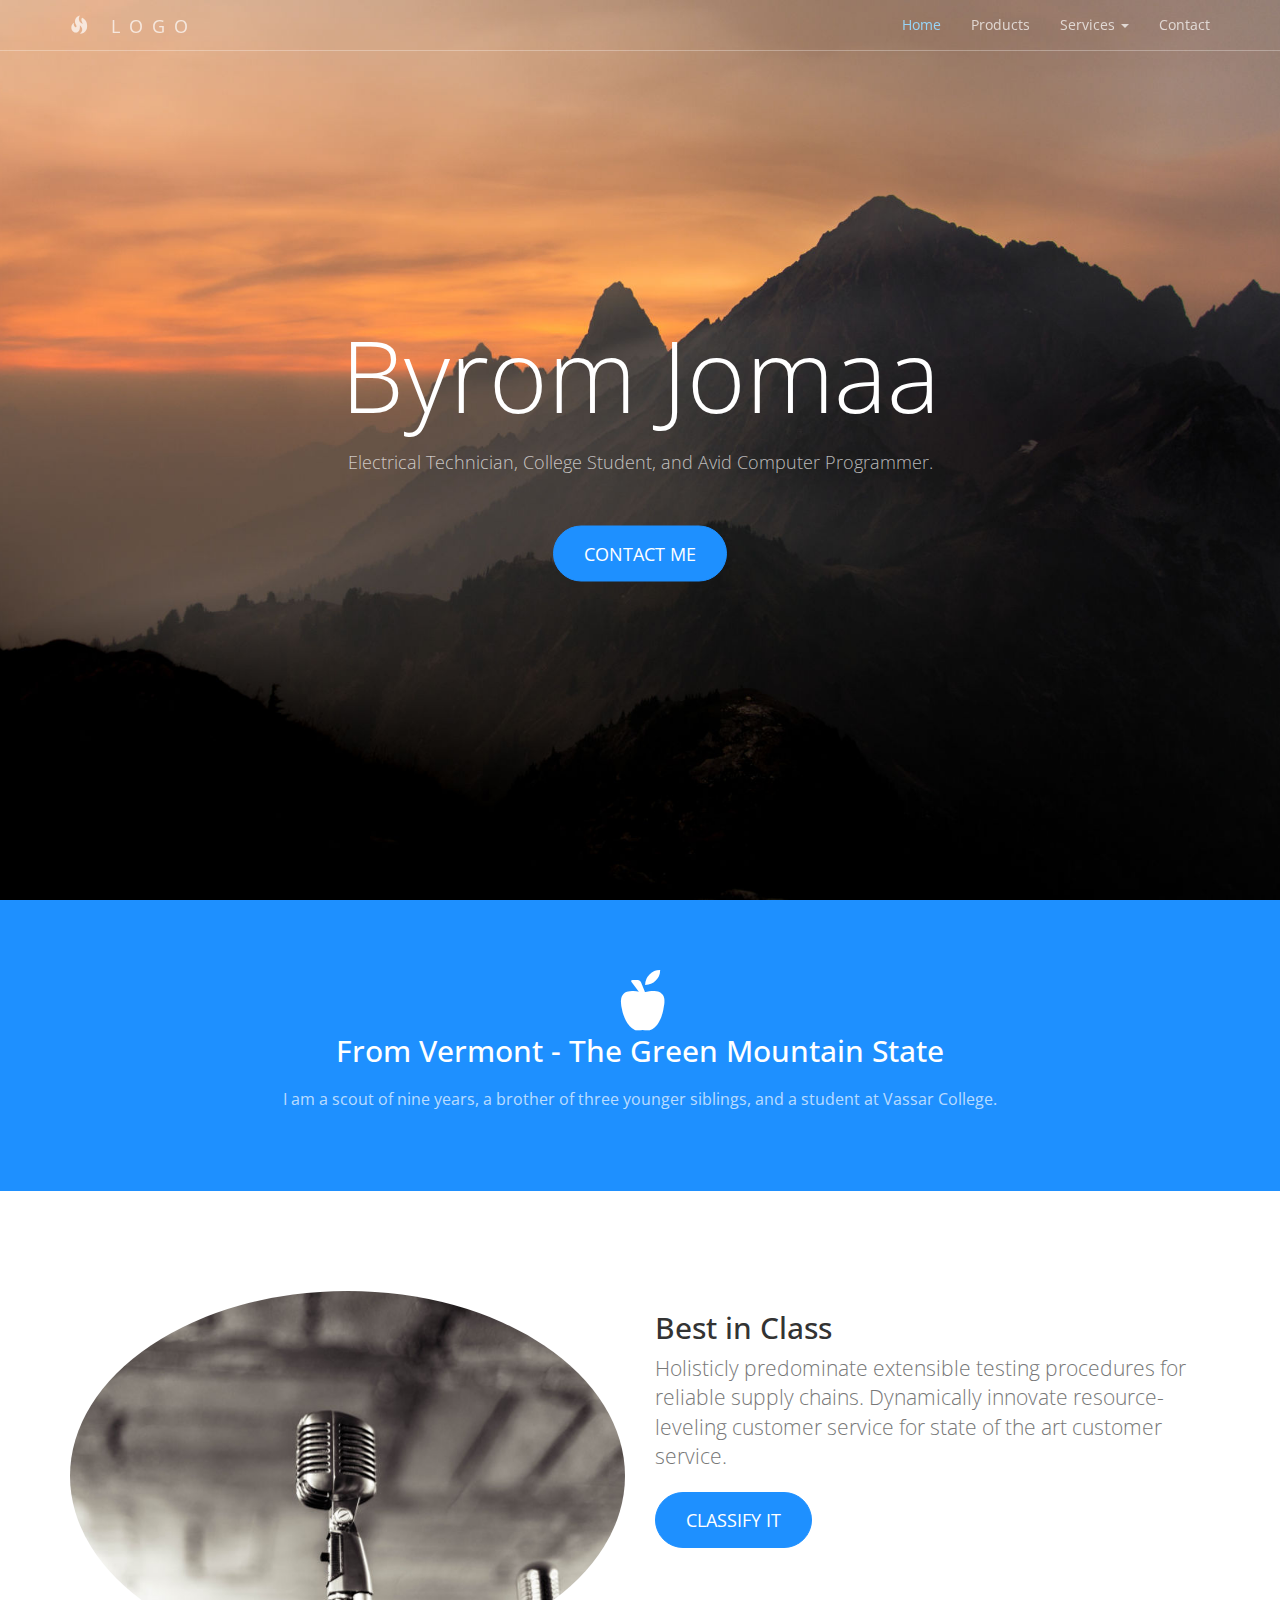
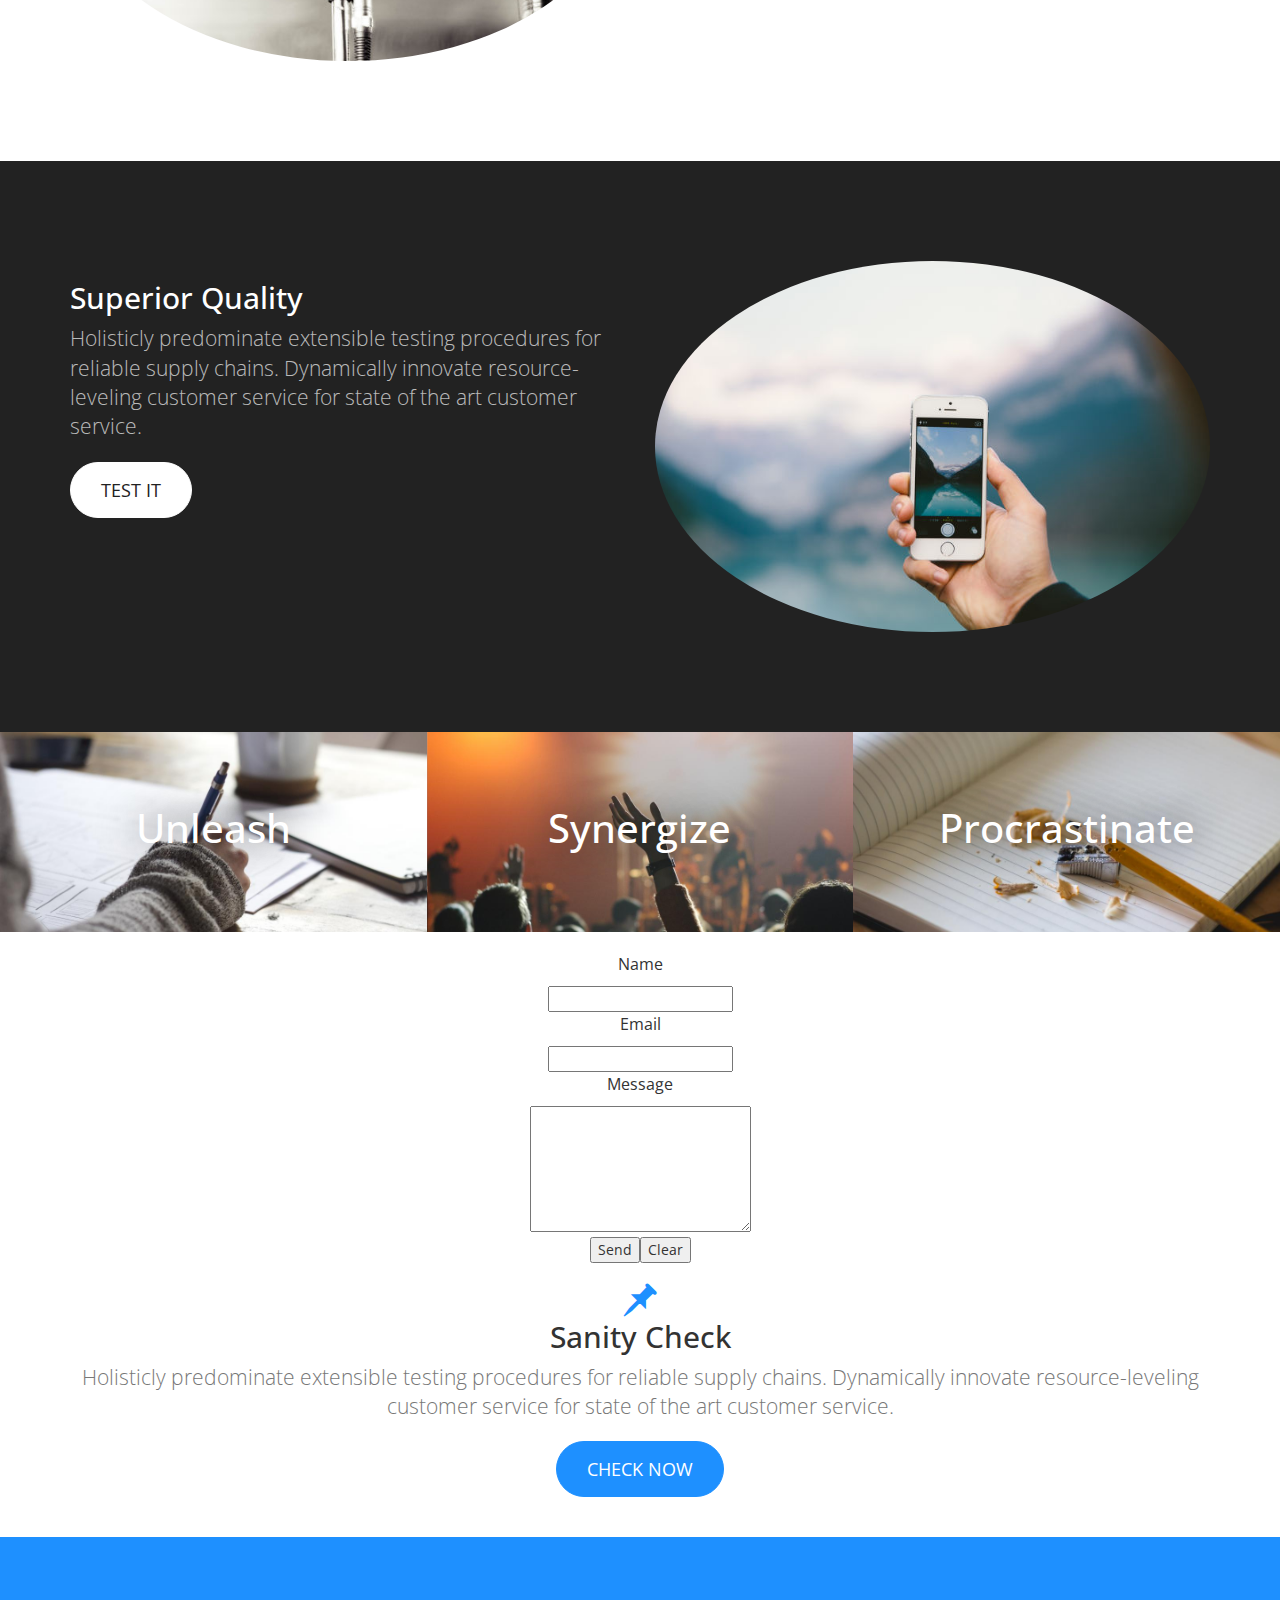
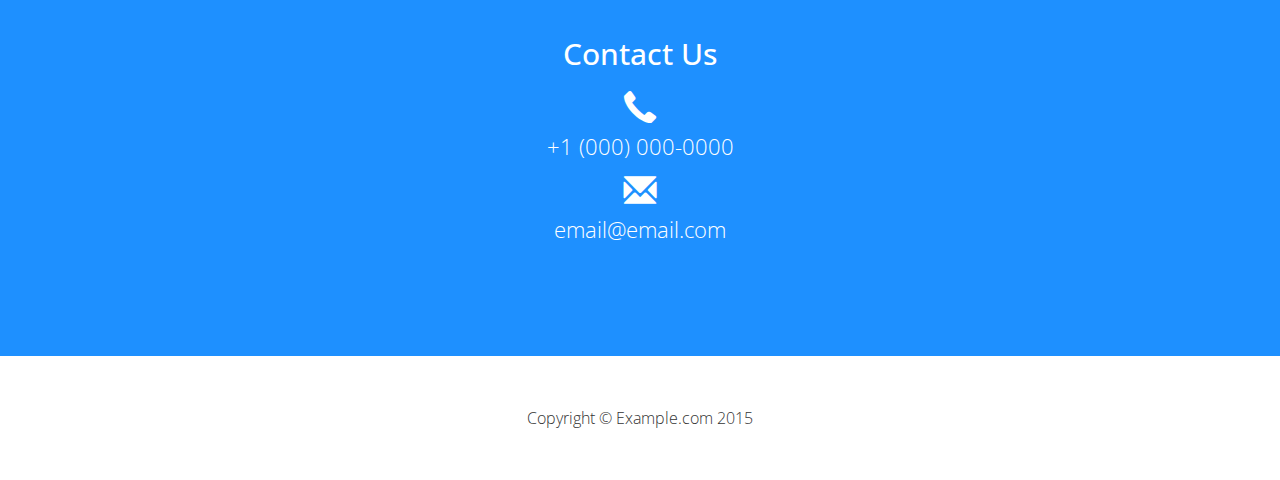
==== index.html @ 4aefd2fc "Update index.html" ====
<!DOCTYPE html>
<!-- Template by Quackit.com -->
<!-- Images by various sources under the Creative Commons CC0 license and/or the Creative Commons Zero license. 
Although you can use them, for a more unique website, replace these images with your own. -->
<html lang="en">

<head>

    <meta charset="utf-8">
    <meta http-equiv="X-UA-Compatible" content="IE=edge">
    <meta name="viewport" content="width=device-width, initial-scale=1">
    <!-- The above 3 meta tags *must* come first in the head; any other head content must come *after* these tags -->

    <title>Byrom Jomaa</title>

    <!-- Bootstrap Core CSS -->
    <link href="css/bootstrap.min.css" rel="stylesheet">

    <!-- Custom CSS: You can use this stylesheet to override any Bootstrap styles and/or apply your own styles -->
    <link href="css/custom.css" rel="stylesheet">

    <!-- HTML5 Shim and Respond.js IE8 support of HTML5 elements and media queries -->
    <!-- WARNING: Respond.js doesn't work if you view the page via file:// -->
    <!--[if lt IE 9]>
        <script src="https://oss.maxcdn.com/libs/html5shiv/3.7.0/html5shiv.js"></script>
        <script src="https://oss.maxcdn.com/libs/respond.js/1.4.2/respond.min.js"></script>
    <![endif]-->

    <!-- Custom Fonts from Google -->
    <link href='http://fonts.googleapis.com/css?family=Open+Sans:300italic,400italic,600italic,700italic,800italic,400,300,600,700,800' rel='stylesheet' type='text/css'>
    
</head>

<body>

    <!-- Navigation -->
    <nav id="siteNav" class="navbar navbar-default navbar-fixed-top" role="navigation">
        <div class="container">
            <!-- Logo and responsive toggle -->
            <div class="navbar-header">
                <button type="button" class="navbar-toggle" data-toggle="collapse" data-target="#navbar">
                    <span class="sr-only">Toggle navigation</span>
                    <span class="icon-bar"></span>
                    <span class="icon-bar"></span>
                    <span class="icon-bar"></span>
                </button>
                <a class="navbar-brand" href="#">
                	<span class="glyphicon glyphicon-fire"></span> 
                	LOGO
                </a>
            </div>
            <!-- Navbar links -->
            <div class="collapse navbar-collapse" id="navbar">
                <ul class="nav navbar-nav navbar-right">
                    <li class="active">
                        <a href="#">Home</a>
                    </li>
                    <li>
                        <a href="#">Products</a>
                    </li>
					<li class="dropdown">
						<a href="#" class="dropdown-toggle" data-toggle="dropdown" role="button" aria-haspopup="true" aria-expanded="false">Services <span class="caret"></span></a>
						<ul class="dropdown-menu" aria-labelledby="about-us">
							<li><a href="#">Engage</a></li>
							<li><a href="#">Pontificate</a></li>
							<li><a href="#">Synergize</a></li>
						</ul>
					</li>
                    <li>
                        <a href="#">Contact</a>
                    </li>
                </ul>
                
            </div><!-- /.navbar-collapse -->
        </div><!-- /.container -->
    </nav>

	<!-- Header -->
    <header>
        <div class="header-content">
            <div class="header-content-inner">
                <h1>Byrom Jomaa</h1>
                <p>Electrical Technician, College Student, and Avid Computer Programmer.</p>
                <a href="#" class="btn btn-primary btn-lg">Contact Me</a>
            </div>
        </div>
    </header>

	<!-- Intro Section -->
    <section class="intro">
        <div class="container">
            <div class="row">
                <div class="col-lg-8 col-lg-offset-2">
                	<span class="glyphicon glyphicon-apple" style="font-size: 60px"></span>
                    <h2 class="section-heading">From Vermont - The Green Mountain State</h2>
                    <p class="text-light">I am a scout of nine years, a brother of three younger siblings, and a student at Vassar College.</p>
                </div>
            </div>
        </div>
    </section>

	<!-- Content 1 -->
    <section class="content">
        <div class="container">
            <div class="row">
                <div class="col-sm-6">
                    <img class="img-responsive img-circle center-block" src="images/microphone.jpg" alt="">
                </div>
                <div class="col-sm-6">
                	<h2 class="section-header">Best in Class</h2>
                	<p class="lead text-muted">Holisticly predominate extensible testing procedures for reliable supply chains. Dynamically innovate resource-leveling customer service for state of the art customer service.</p>
                	<a href="#" class="btn btn-primary btn-lg">Classify It</a>
                </div>                
                
            </div>
        </div>
    </section>

	<!-- Content 2 -->
     <section class="content content-2">
        <div class="container">
            <div class="row">
                <div class="col-sm-6">
                	<h2 class="section-header">Superior Quality</h2>
                	<p class="lead text-light">Holisticly predominate extensible testing procedures for reliable supply chains. Dynamically innovate resource-leveling customer service for state of the art customer service.</p>
                	<a href="#" class="btn btn-default btn-lg">Test It</a>
                </div>    
                <div class="col-sm-6">
                    <img class="img-responsive img-circle center-block" src="images/iphone.jpg" alt="">
                </div>            
                
            </div>
        </div>
    </section>    

    <!-- Promos -->
	<div class="container-fluid">
        <div class="row promo">
        	<a href="#">
				<div class="col-md-4 promo-item item-1">
					<h3>
						Unleash
					</h3>
				</div>
            </a>
            <a href="#">
				<div class="col-md-4 promo-item item-2">
					<h3>
						Synergize
					</h3>
				</div>
            </a>
			
			<a href="#">
				<div class="col-md-4 promo-item item-3">
					<h3>
						Procrastinate
					</h3>
				</div>
            </a>
        </div>
    </div><!-- /.container-fluid -->

	<!-- Content 3 -->
     <section class="content content-3">
        <form action="mail.php" method="POST">
            <p>Name</p> <input type="text" name="name">
            <p>Email</p> <input type="text" name="email">
            
            <p>Message</p><textarea name="message" rows="6" cols="25"></textarea><br />
            <input type="submit" value="Send"><input type="reset" value="Clear">
        </form>

        <div class="container">
			<h2 class="section-header"><span class="glyphicon glyphicon-pushpin text-primary"></span><br> Sanity Check</h2>
			<p class="lead text-muted">Holisticly predominate extensible testing procedures for reliable supply chains. Dynamically innovate resource-leveling customer service for state of the art customer service.</p> 
                    <a href="#" class="btn btn-primary btn-lg">Check Now</a>               
            </div>
        </div>
    </section>
    
	<!-- Footer -->
    <footer class="page-footer">
    
    	<!-- Contact Us -->
        <div class="contact">
        	<div class="container">
				<h2 class="section-heading">Contact Us</h2>
				<p><span class="glyphicon glyphicon-earphone"></span><br> +1 (000) 000-0000</p>
				<p><span class="glyphicon glyphicon-envelope"></span><br> email@email.com</p>
        	</div>
        </div>
        	
        <!-- Copyright etc -->
        <div class="small-print">
        	<div class="container">
        		<p>Copyright &copy; Example.com 2015</p>
        	</div>
        </div>
        
    </footer>

    <!-- jQuery -->
    <script src="js/jquery-1.11.3.min.js"></script>

    <!-- Bootstrap Core JavaScript -->
    <script src="js/bootstrap.min.js"></script>

    <!-- Plugin JavaScript -->
    <script src="js/jquery.easing.min.js"></script>
    
    <!-- Custom Javascript -->
    <script src="js/custom.js"></script>

</body>

</html>
---- css/custom.css ----
html,
body {
    width: 100%;
    height: 100%;
    font-family: 'Open Sans','Helvetica Neue',Arial,sans-serif;
}

a {
    color: dodgerblue;
    -webkit-transition: all .35s;
    -moz-transition: all .35s;
    transition: all .35s;
}

a:hover,
a:focus {
    color: darkblue;
}

p {
    font-size: 16px;
    line-height: 1.5;
}

header {
    position: relative;
    width: 100%;
    min-height: auto;
    text-align: center;
    color: #fff;
    background-image: url('../images/header.jpg');
    background-position: center;
    -webkit-background-size: cover;
    -moz-background-size: cover;
    background-size: cover;
    -o-background-size: cover;
}

header .header-content {
    position: relative;
    width: 100%;
    padding: 100px 15px 70px;
    text-align: center;
}

header .header-content .header-content-inner h1 {
    margin-top: 0;
    margin-bottom: 20px;
    font-size: 50px;
    font-weight: 300;
}

header .header-content .header-content-inner p {
    margin-bottom: 50px;
    font-size: 16px;
    font-weight: 300;
    color: rgba(255,255,255,.7);
}

@media(min-width:768px) {
    header {
        min-height: 100%;
    }

    header .header-content {
        position: absolute;
        top: 50%;
        padding: 0 50px;
        -webkit-transform: translateY(-50%);
        -ms-transform: translateY(-50%);
        transform: translateY(-50%);
    }

    header .header-content .header-content-inner {
        margin-right: auto;
        margin-left: auto;
        max-width: 1000px;
    }

	header .header-content .header-content-inner h1 {
    	font-size: 100px;
		}

    header .header-content .header-content-inner p {
        margin-right: auto;
        margin-left: auto;
        max-width: 80%;
        font-size: 18px;
    }
}

.section-heading {
    margin-top: 0;
    margin-bottom: 20px;
}

.intro {
	color: #fff;
    background-color: dodgerblue;
    padding: 70px 0;
    text-align: center;
}

.content {
    padding: 100px 0;
}

.content-2 {
	color: #fff;
    background-color: #222;
}

.content-3 {
	padding: 20px 0 40px;
	text-align: center;
}

.promo,
.promo h3,
.promo a:link,
.promo a:visited,
.promo a:hover,
.promo a:active {
    color: white;
	text-shadow: 0px 0px 40px black;
    text-decoration: none;
}

.promo-item {
    height: 200px;
    line-height: 180px;
    text-align: center;
}

.promo-item:hover {
    background-size: 110%; 
    border: 10px solid rgba(255,255,255,0.3);
    line-height: 160px;
}

.promo-item h3 {
    font-size: 40px;
    display: inline-block;
    vertical-align: middle;
}

.item-1 {
	background: url('../images/writing.jpg');
	}
	
.item-2 {
	background: url('../images/concert.jpg');
	}
	
.item-3 {
	background: url('../images/pencil_sharpener.jpg');
	}
		
.item-1,
.item-2,
.item-3 {
	background-size: cover;
	background-position: 50% 50%;
	}

.page-footer {
	text-align: center;
	}

.page-footer .contact {
	padding: 100px 0;
	background-color: dodgerblue;
	color: #fff;
	}

.page-footer .contact p {
	font-size: 22px;
	font-weight: 300;
	}
	
.content-3 .glyphicon,	
.page-footer .contact .glyphicon {
	font-size: 32px;
	font-weight: 700;
	}
		
.page-footer .small-print {
	padding: 50px 0 40px;
	font-weight: 300;
	}

.text-light {
    color: rgba(255,255,255,.7);
}

.navbar-default {
    border-color: rgba(34,34,34,.05);
    background-color: #fff;
    -webkit-transition: all .35s;
    -moz-transition: all .35s;
    transition: all .35s;
}

.navbar-default .navbar-header .navbar-brand {
    color: dodgerblue;
}

.navbar-default .navbar-header .navbar-brand:hover,
.navbar-default .navbar-header .navbar-brand:focus {
    color: #eb3812;
}

.navbar-default .nav > li>a,
.navbar-default .nav>li>a:focus {
    color: #222;
}

.navbar-default .nav > li>a:hover,
.navbar-default .nav>li>a:focus:hover {
    color: dodgerblue;
}

.navbar-default .nav > li.active>a,
.navbar-default .nav>li.active>a:focus {
    color: rgb(151, 213, 248)!important;
    background-color: transparent;
}

.navbar-default .nav > li.active>a:hover,
.navbar-default .nav>li.active>a:focus:hover {
    background-color: transparent;
}

@media(min-width:768px) {
    .navbar-default {
        border-color: rgba(255,255,255,.3);
        background-color: transparent;
    }

    .navbar-default .navbar-header .navbar-brand {
        color: rgba(255,255,255,.7);
        letter-spacing: 0.5em;
    }

    .navbar-default .navbar-header .navbar-brand:hover,
    .navbar-default .navbar-header .navbar-brand:focus {
        color: #fff;
    }

    .navbar-default .nav > li>a,
    .navbar-default .nav>li>a:focus {
        color: rgba(255,255,255,.7);
    }

    .navbar-default .nav > li>a:hover,
    .navbar-default .nav>li>a:focus:hover {
        color: #fff;
    }

    .navbar-default.affix {
        border-color: #fff;
        background-color: #fff;
        box-shadow: 0px 7px 20px 0px rgba(0,0,0,0.1);
    }

    .navbar-default.affix .navbar-header .navbar-brand {
        letter-spacing: 0;
        color: dodgerblue;
    }

    .navbar-default.affix .navbar-header .navbar-brand:hover,
    .navbar-default.affix .navbar-header .navbar-brand:focus {
        color: #eb3812;
    }

    .navbar-default.affix .nav > li>a,
    .navbar-default.affix .nav>li>a:focus {
        color: #222;
    }

    .navbar-default.affix .nav > li>a:hover,
    .navbar-default.affix .nav>li>a:focus:hover {
        color: dodgerblue;
    }
}

.btn-default {
    border-color: #fff;
    color: #222;
    background-color: #fff;
    -webkit-transition: all .35s;
    -moz-transition: all .35s;
    transition: all .35s;
}

.btn-default:hover,
.btn-default:focus,
.btn-default.focus,
.btn-default:active,
.btn-default.active,
.open > .dropdown-toggle.btn-default {
    border-color: #eee;
    color: #222;
    background-color: #eee;
}

.btn-default:active,
.btn-default.active,
.open > .dropdown-toggle.btn-default {
    background-image: none;
}

.btn-default.disabled,
.btn-default[disabled],
fieldset[disabled] .btn-default,
.btn-default.disabled:hover,
.btn-default[disabled]:hover,
fieldset[disabled] .btn-default:hover,
.btn-default.disabled:focus,
.btn-default[disabled]:focus,
fieldset[disabled] .btn-default:focus,
.btn-default.disabled.focus,
.btn-default[disabled].focus,
fieldset[disabled] .btn-default.focus,
.btn-default.disabled:active,
.btn-default[disabled]:active,
fieldset[disabled] .btn-default:active,
.btn-default.disabled.active,
.btn-default[disabled].active,
fieldset[disabled] .btn-default.active {
    border-color: #fff;
    background-color: #fff;
}

.btn-default .badge {
    color: #fff;
    background-color: #222;
}

.btn-primary {
    border-color: dodgerblue;
    color: #fff;
    background-color: dodgerblue;
    -webkit-transition: all .35s;
    -moz-transition: all .35s;
    transition: all .35s;
}

.btn-primary:hover,
.btn-primary:focus,
.btn-primary.focus,
.btn-primary:active,
.btn-primary.active,
.open > .dropdown-toggle.btn-primary {
    border-color: darkblue;
    color: #fff;
    background-color: darkblue;
}

.btn-primary:active,
.btn-primary.active,
.open > .dropdown-toggle.btn-primary {
    background-image: none;
}

.btn-primary.disabled,
.btn-primary[disabled],
fieldset[disabled] .btn-primary,
.btn-primary.disabled:hover,
.btn-primary[disabled]:hover,
fieldset[disabled] .btn-primary:hover,
.btn-primary.disabled:focus,
.btn-primary[disabled]:focus,
fieldset[disabled] .btn-primary:focus,
.btn-primary.disabled.focus,
.btn-primary[disabled].focus,
fieldset[disabled] .btn-primary.focus,
.btn-primary.disabled:active,
.btn-primary[disabled]:active,
fieldset[disabled] .btn-primary:active,
.btn-primary.disabled.active,
.btn-primary[disabled].active,
fieldset[disabled] .btn-primary.active {
    border-color: dodgerblue;
    background-color: dodgerblue;
}

.btn-primary .badge {
    color: dodgerblue;
    background-color: #fff;
}


.btn {
    border-radius: 300px;
    text-transform: uppercase;
}

.btn-lg {
    padding: 15px 30px;
}

::-moz-selection {
    text-shadow: none;
    color: #fff;
    background: #222;
}

::selection {
    text-shadow: none;
    color: #fff;
    background: #222;
}

img::selection {
    color: #fff;
    background: 0 0;
}

img::-moz-selection {
    color: #fff;
    background: 0 0;
}

.text-primary {
    color: dodgerblue;
}

.bg-primary {
    background-color: dodgerblue;
}
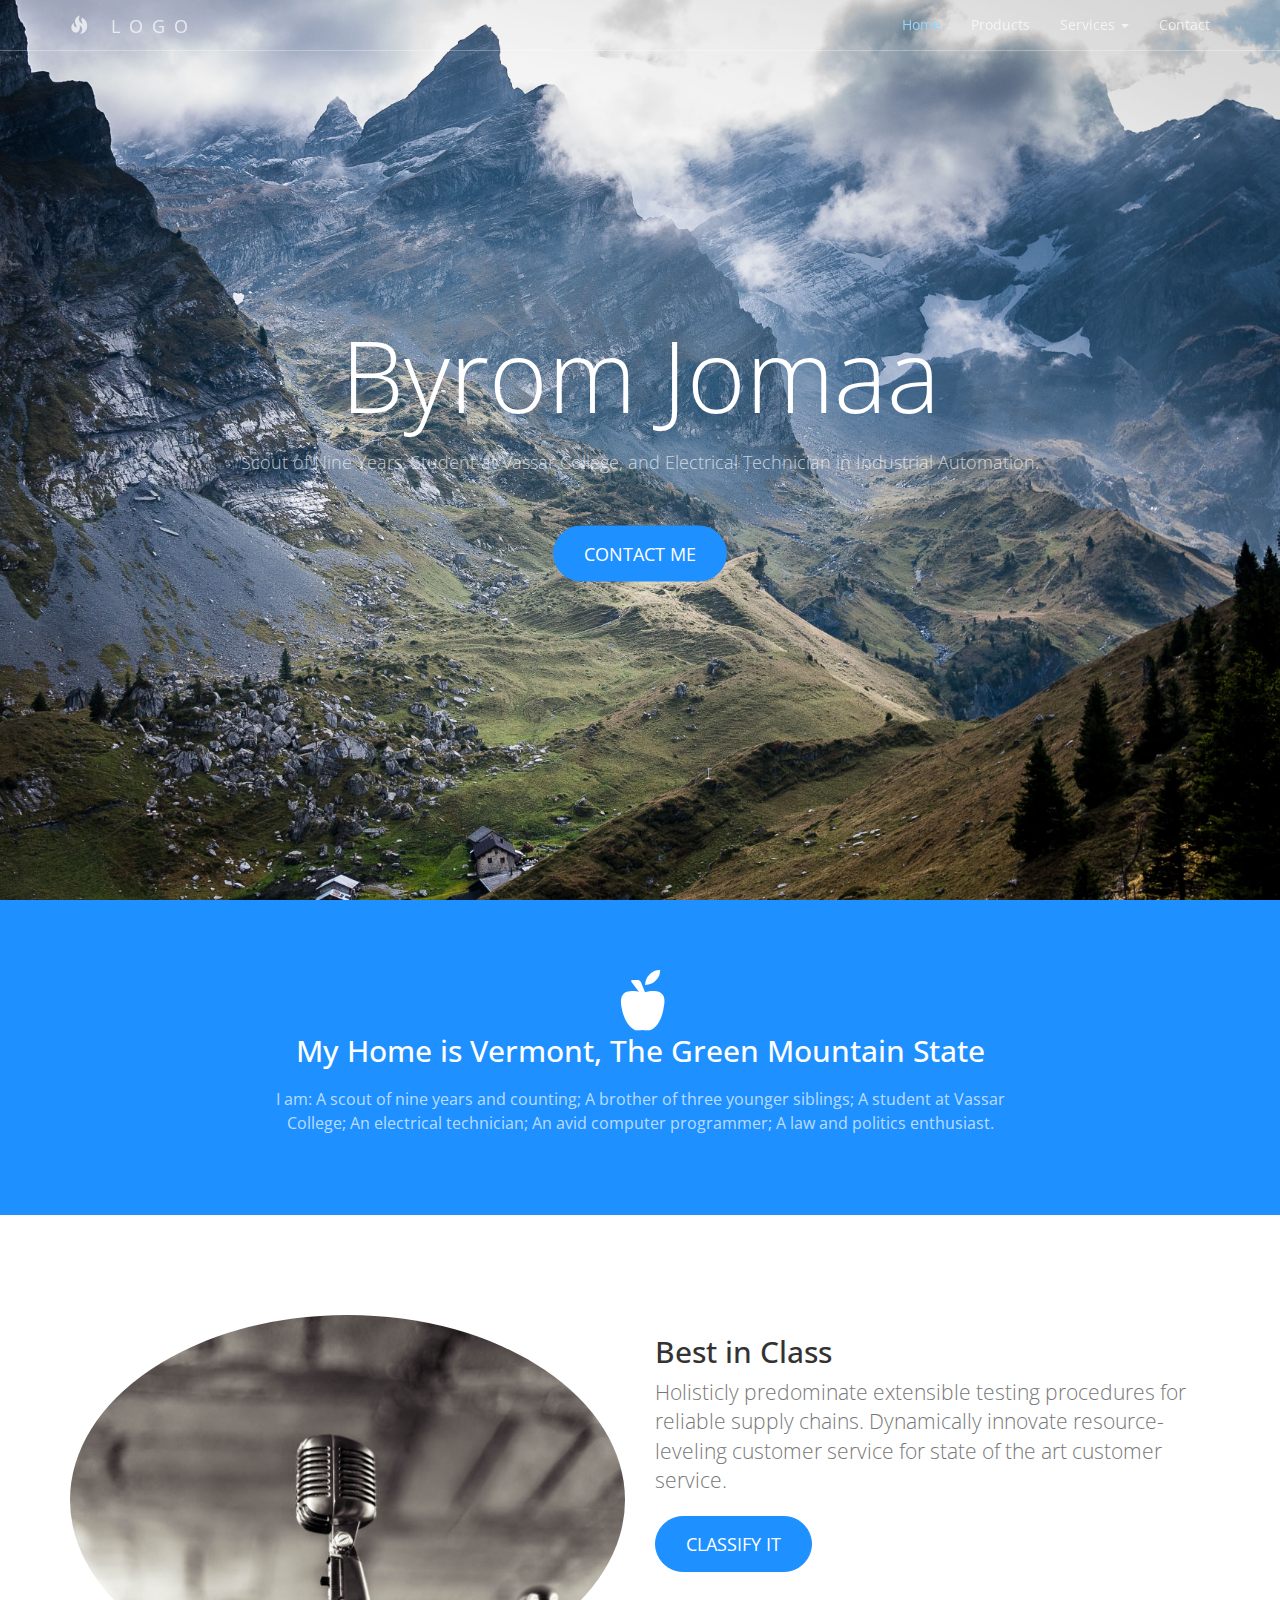
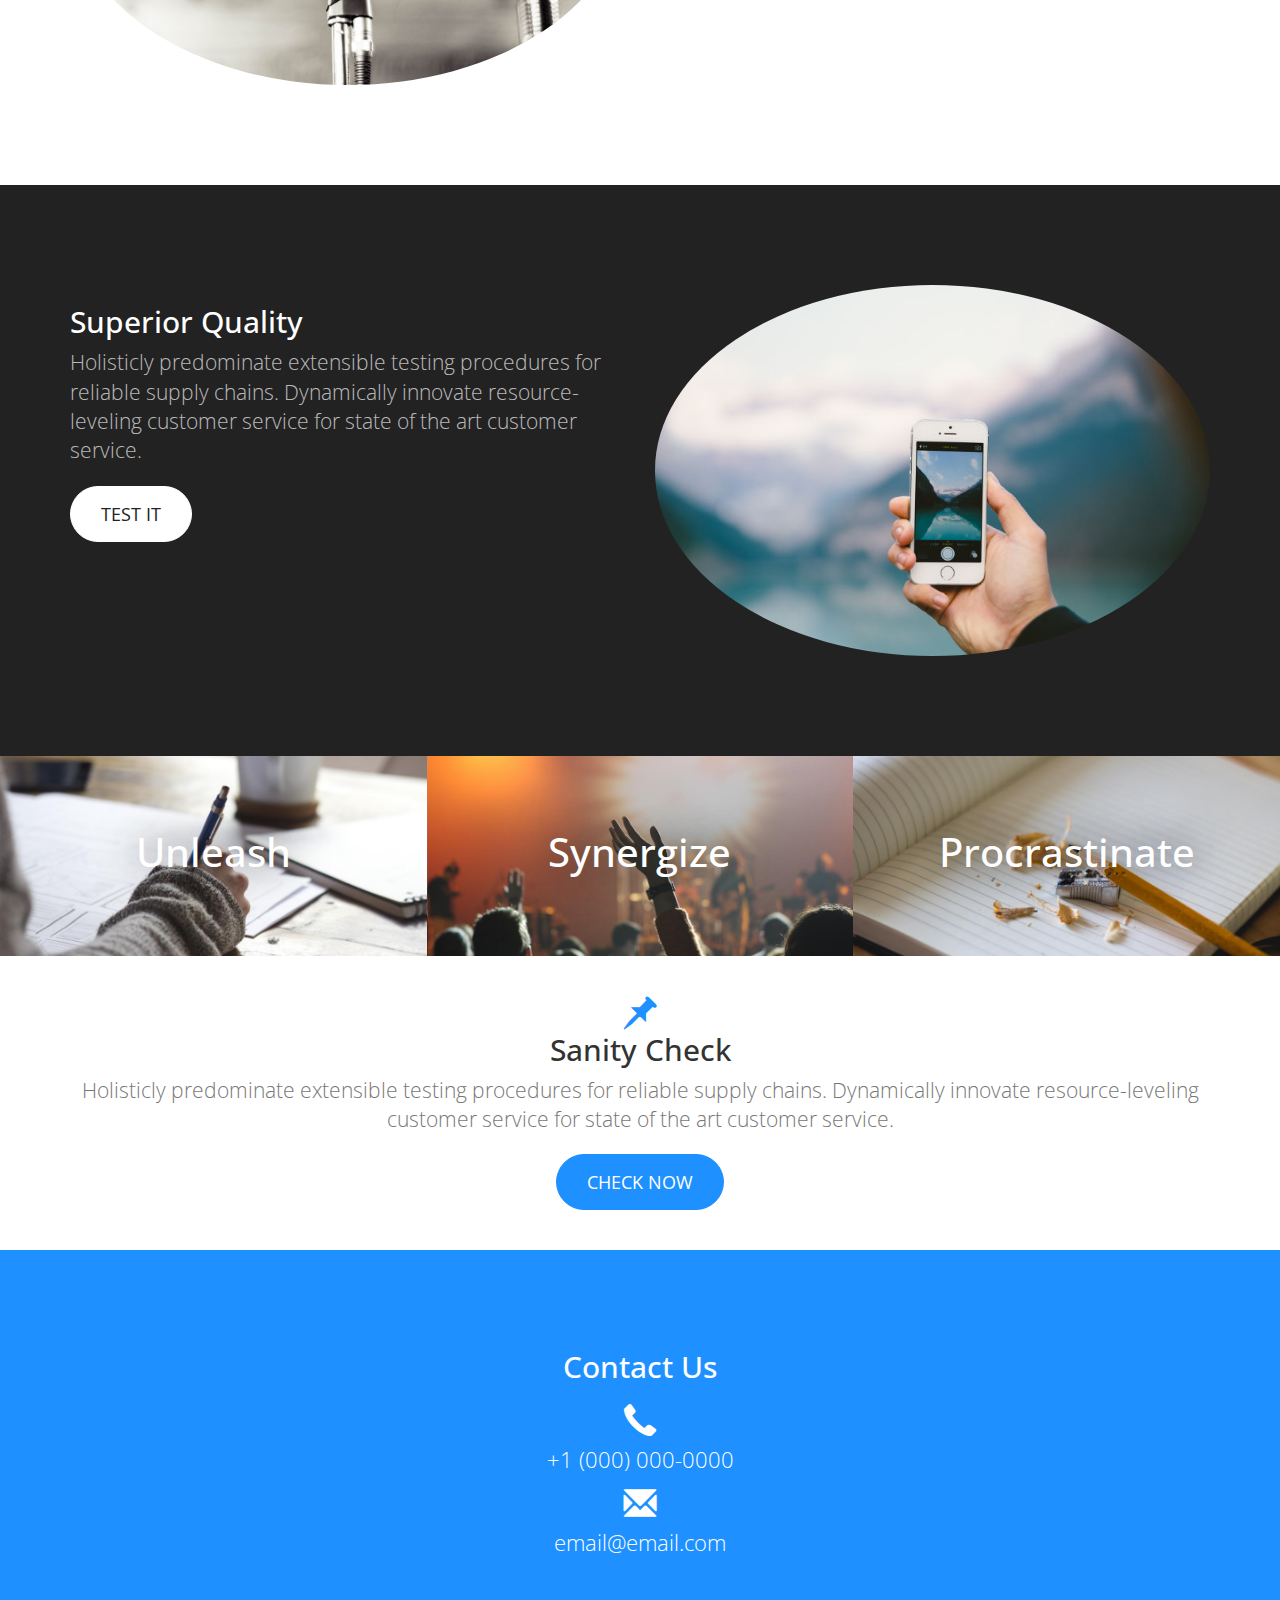
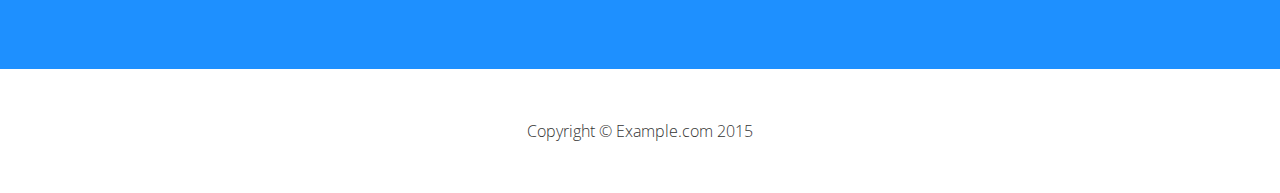
==== commit 2e71c9ff: "Update index.html" ====
--- a/index.html
+++ b/index.html
@@ -67,7 +67,7 @@
 						</ul>
 					</li>
                     <li>
-                        <a href="#">Contact</a>
+                        <a href="contact.html">Contact</a>
                     </li>
                 </ul>
                 
@@ -80,8 +80,8 @@
         <div class="header-content">
             <div class="header-content-inner">
                 <h1>Byrom Jomaa</h1>
-                <p>Electrical Technician, College Student, and Avid Computer Programmer.</p>
-                <a href="#" class="btn btn-primary btn-lg">Contact Me</a>
+                <p>Scout of Nine Years, Student at Vassar College, and Electrical Technician in Industrial Automation.</p>
+                <a href="contact.html" class="btn btn-primary btn-lg">Contact Me</a>
             </div>
         </div>
     </header>
@@ -92,8 +92,8 @@
             <div class="row">
                 <div class="col-lg-8 col-lg-offset-2">
                 	<span class="glyphicon glyphicon-apple" style="font-size: 60px"></span>
-                    <h2 class="section-heading">From Vermont - The Green Mountain State</h2>
-                    <p class="text-light">I am a scout of nine years, a brother of three younger siblings, and a student at Vassar College.</p>
+                    <h2 class="section-heading">My Home is Vermont, The Green Mountain State</h2>
+                    <p class="text-light">I am: A scout of nine years and counting; A brother of three younger siblings; A student at Vassar College; An electrical technician; An avid computer programmer; A law and politics enthusiast.</p>
                 </div>
             </div>
         </div>
@@ -163,14 +163,6 @@
 
 	<!-- Content 3 -->
      <section class="content content-3">
-        <form action="mail.php" method="POST">
-            <p>Name</p> <input type="text" name="name">
-            <p>Email</p> <input type="text" name="email">
-            
-            <p>Message</p><textarea name="message" rows="6" cols="25"></textarea><br />
-            <input type="submit" value="Send"><input type="reset" value="Clear">
-        </form>
-
         <div class="container">
 			<h2 class="section-header"><span class="glyphicon glyphicon-pushpin text-primary"></span><br> Sanity Check</h2>
 			<p class="lead text-muted">Holisticly predominate extensible testing procedures for reliable supply chains. Dynamically innovate resource-leveling customer service for state of the art customer service.</p> 
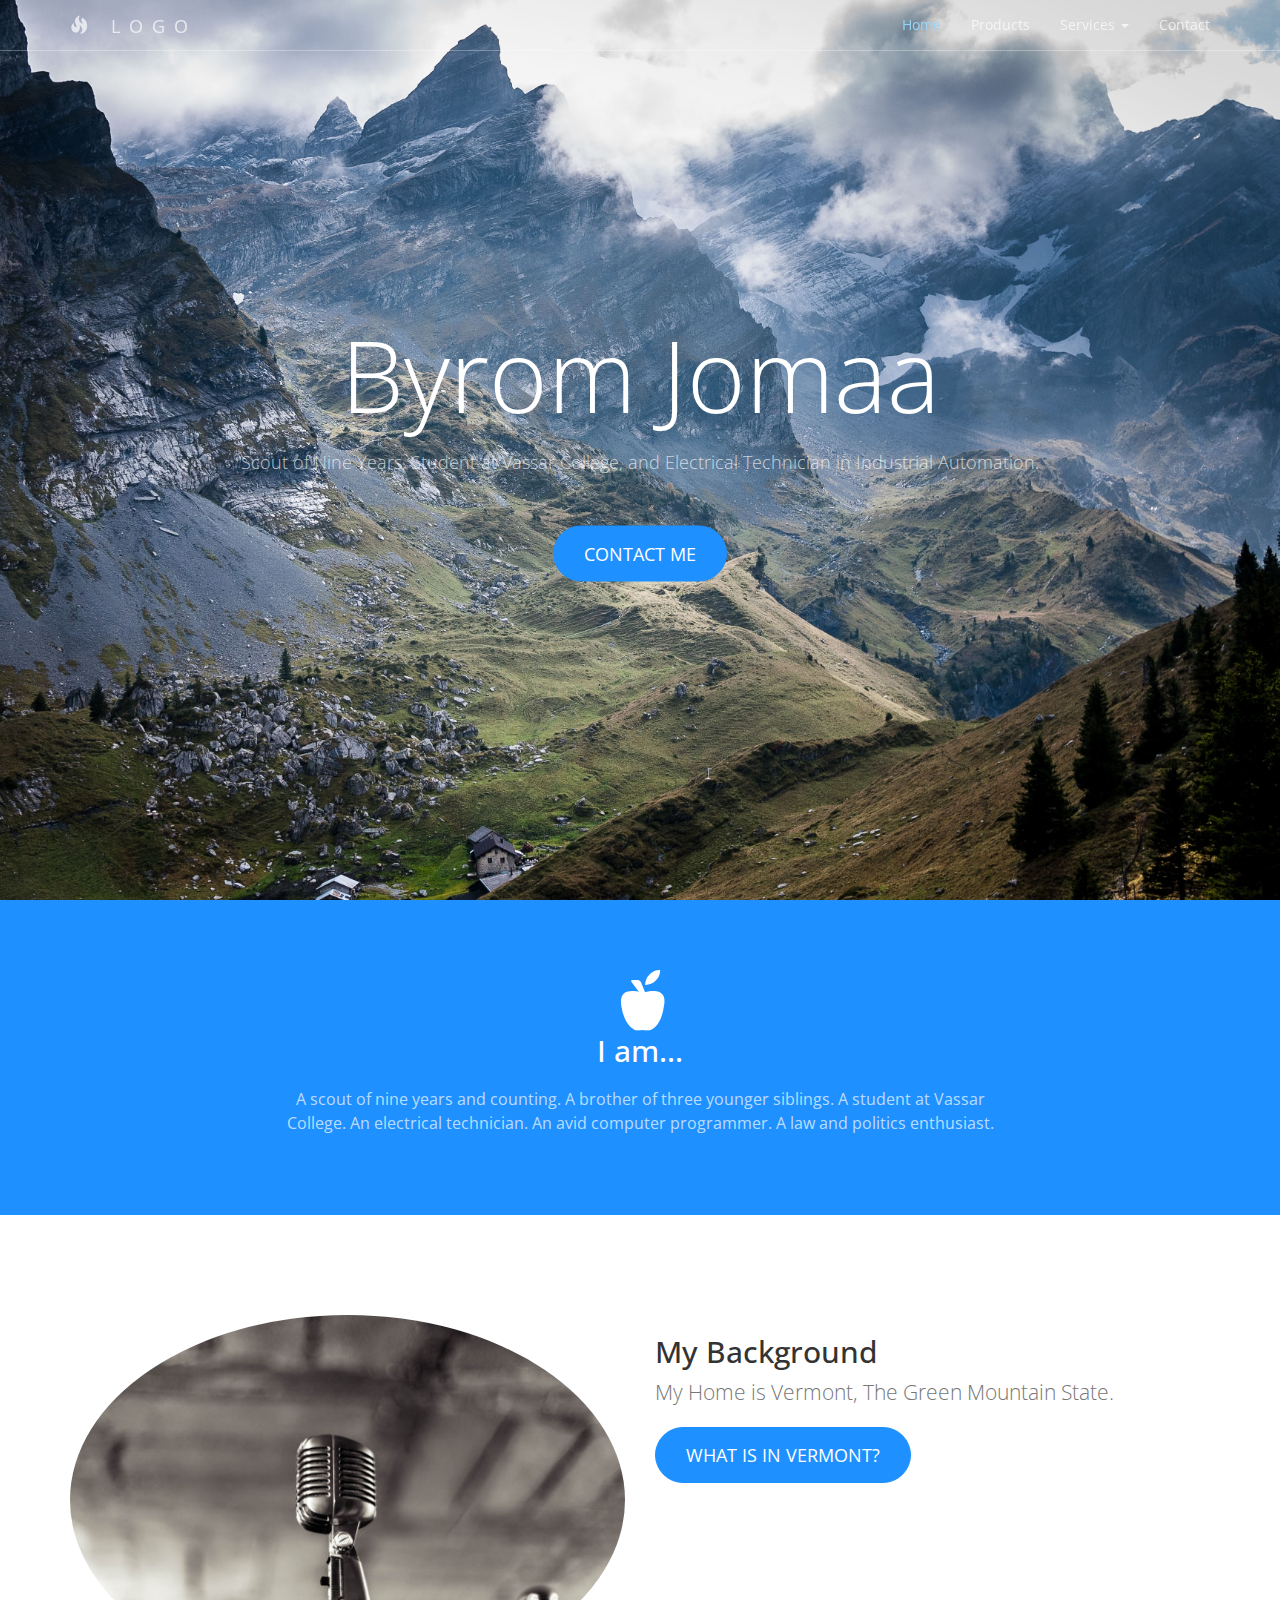
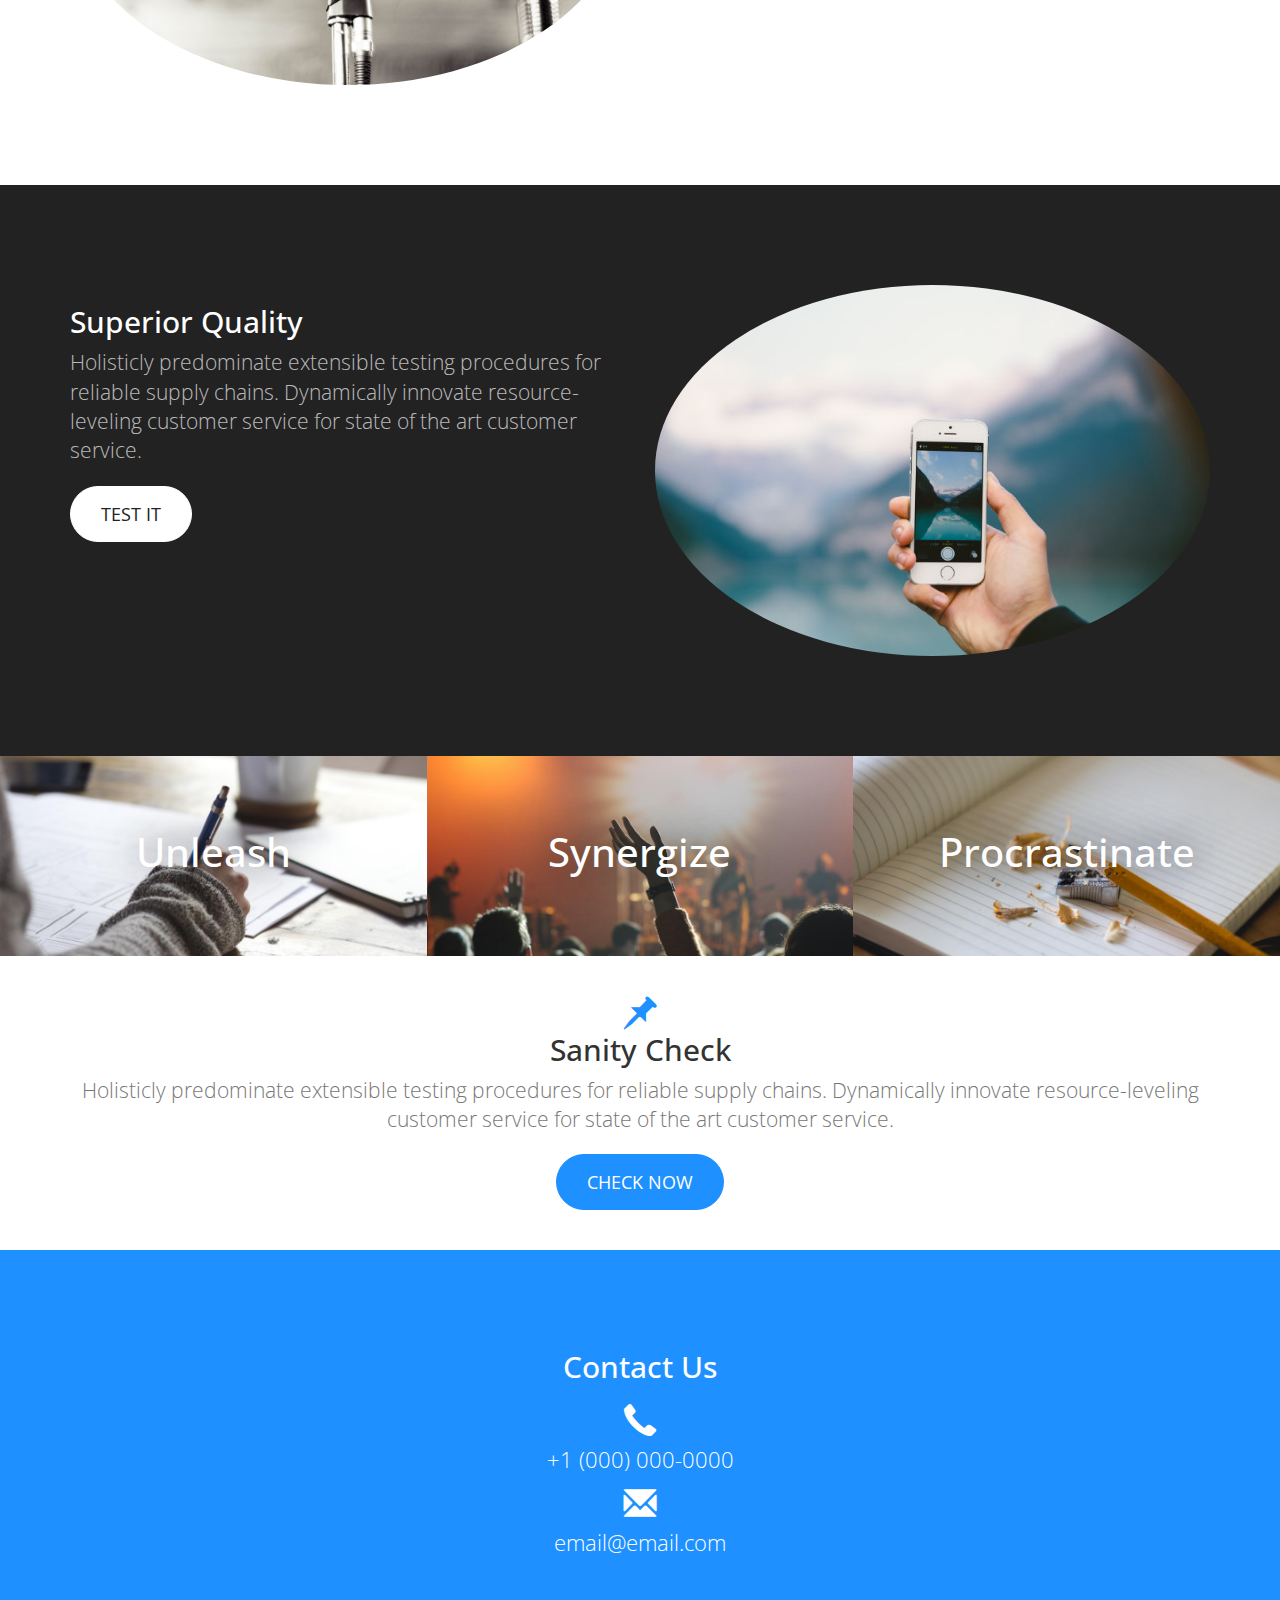
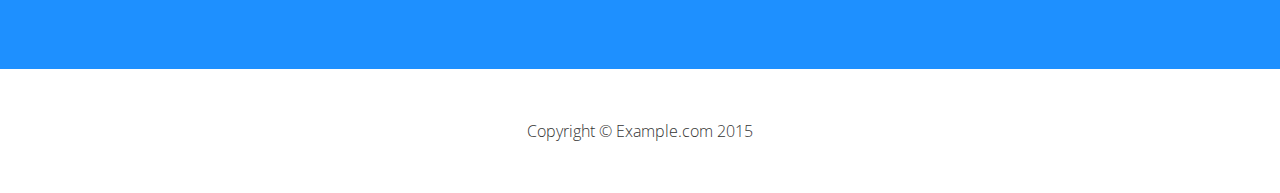
==== commit 85b33bfa: "Update index.html" ====
--- a/index.html
+++ b/index.html
@@ -92,8 +92,8 @@
             <div class="row">
                 <div class="col-lg-8 col-lg-offset-2">
                 	<span class="glyphicon glyphicon-apple" style="font-size: 60px"></span>
-                    <h2 class="section-heading">My Home is Vermont, The Green Mountain State</h2>
-                    <p class="text-light">I am: A scout of nine years and counting; A brother of three younger siblings; A student at Vassar College; An electrical technician; An avid computer programmer; A law and politics enthusiast.</p>
+                    <h2 class="section-heading">I am...</h2>
+                    <p class="text-light">A scout of nine years and counting. A brother of three younger siblings. A student at Vassar College. An electrical technician. An avid computer programmer. A law and politics enthusiast.</p>
                 </div>
             </div>
         </div>
@@ -107,9 +107,9 @@
                     <img class="img-responsive img-circle center-block" src="images/microphone.jpg" alt="">
                 </div>
                 <div class="col-sm-6">
-                	<h2 class="section-header">Best in Class</h2>
-                	<p class="lead text-muted">Holisticly predominate extensible testing procedures for reliable supply chains. Dynamically innovate resource-leveling customer service for state of the art customer service.</p>
-                	<a href="#" class="btn btn-primary btn-lg">Classify It</a>
+                	<h2 class="section-header">My Background</h2>
+                	<p class="lead text-muted">My Home is Vermont, The Green Mountain State.</p>
+                	<a href="https://www.vermont.gov/" class="btn btn-primary btn-lg">What is in Vermont?</a>
                 </div>                
                 
             </div>
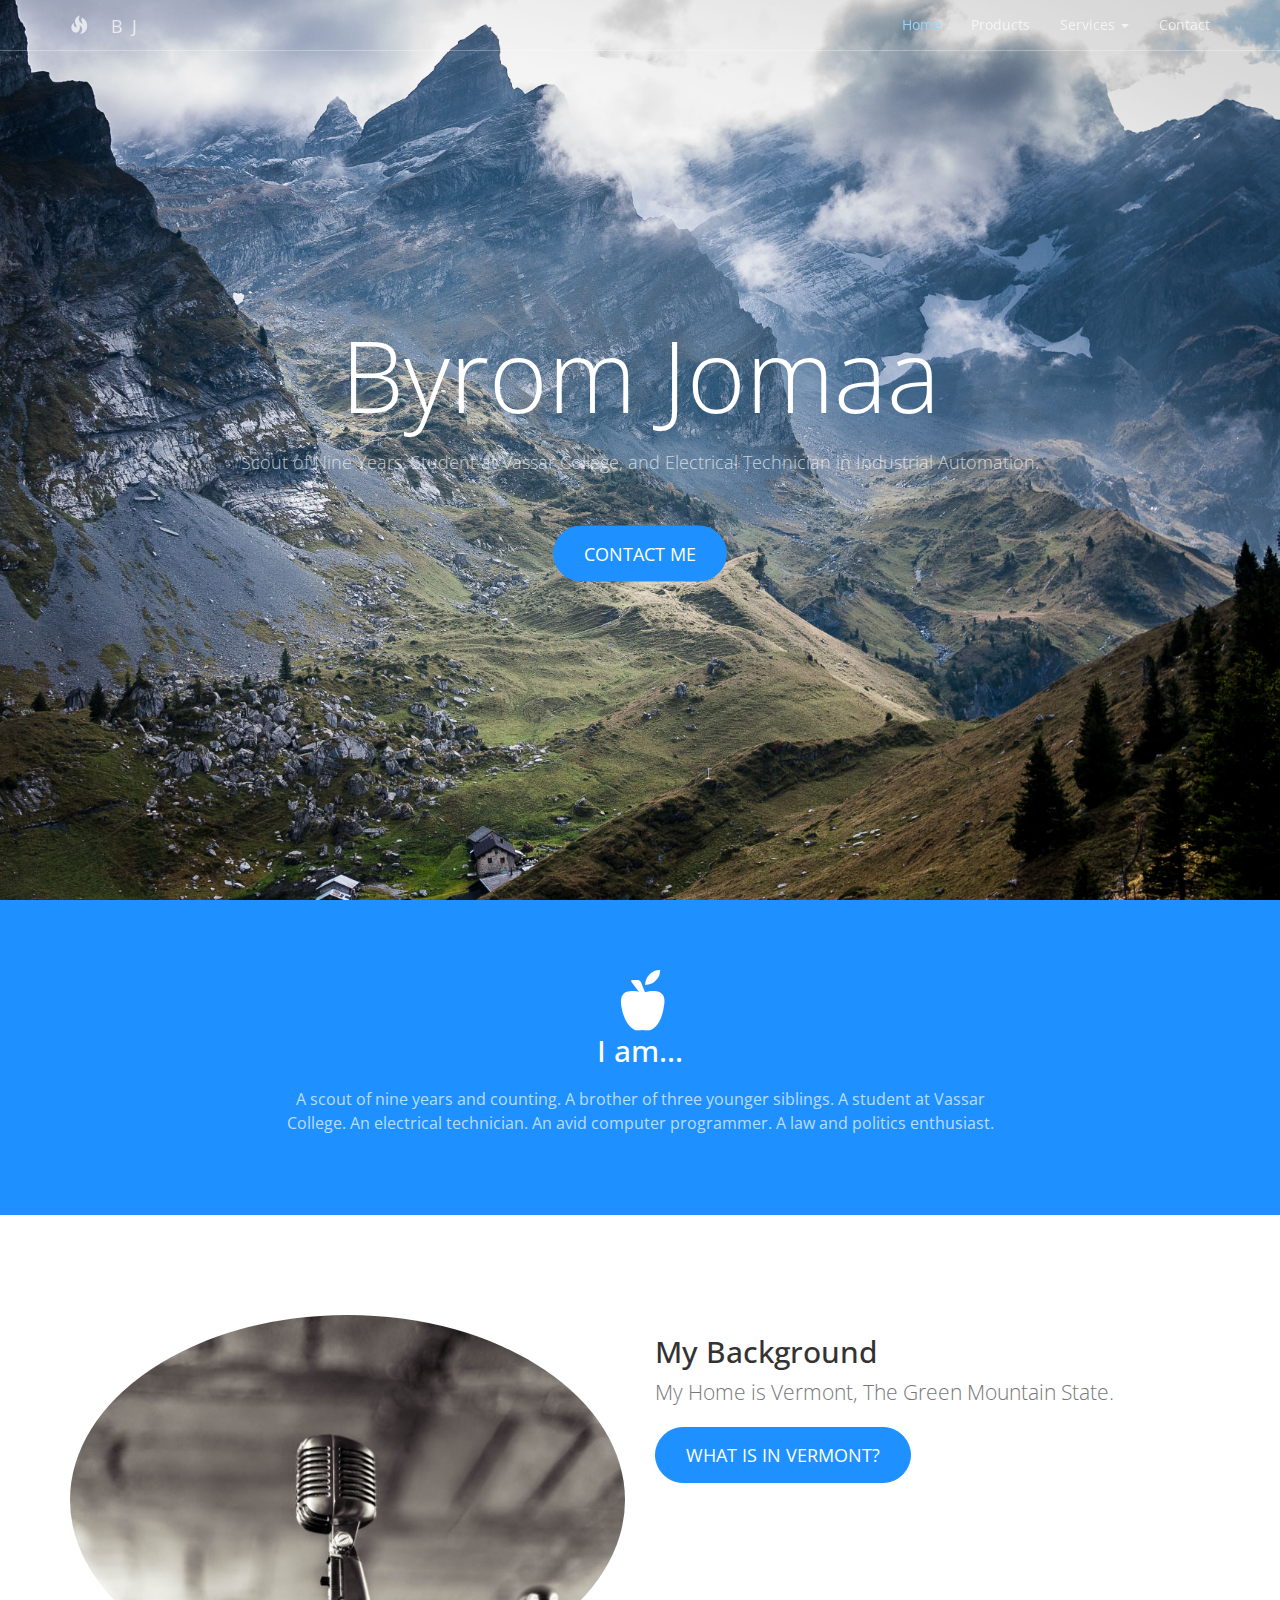
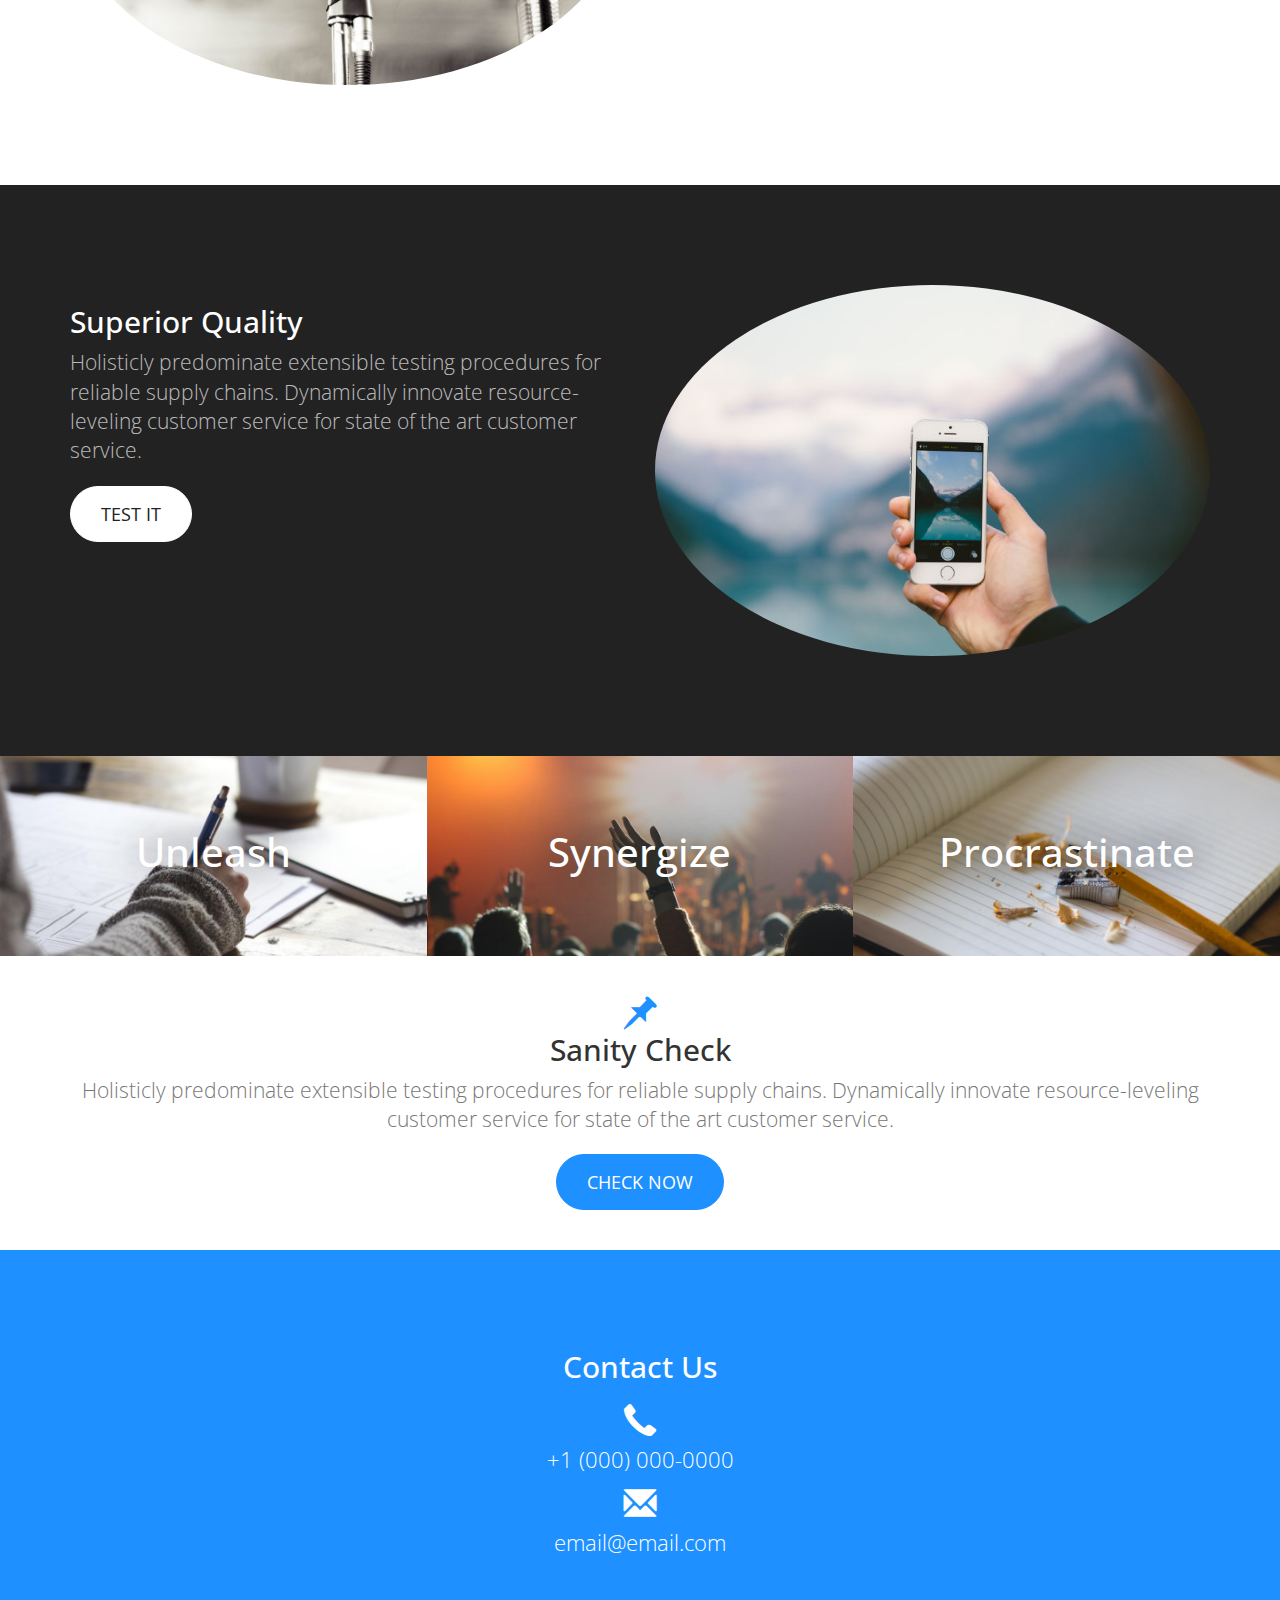
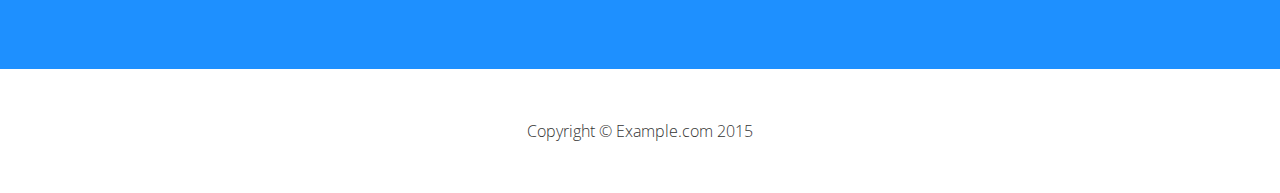
==== commit e3d0228b: "Update index.html" ====
--- a/index.html
+++ b/index.html
@@ -46,7 +46,7 @@
                 </button>
                 <a class="navbar-brand" href="#">
                 	<span class="glyphicon glyphicon-fire"></span> 
-                	LOGO
+                	BJ
                 </a>
             </div>
             <!-- Navbar links -->
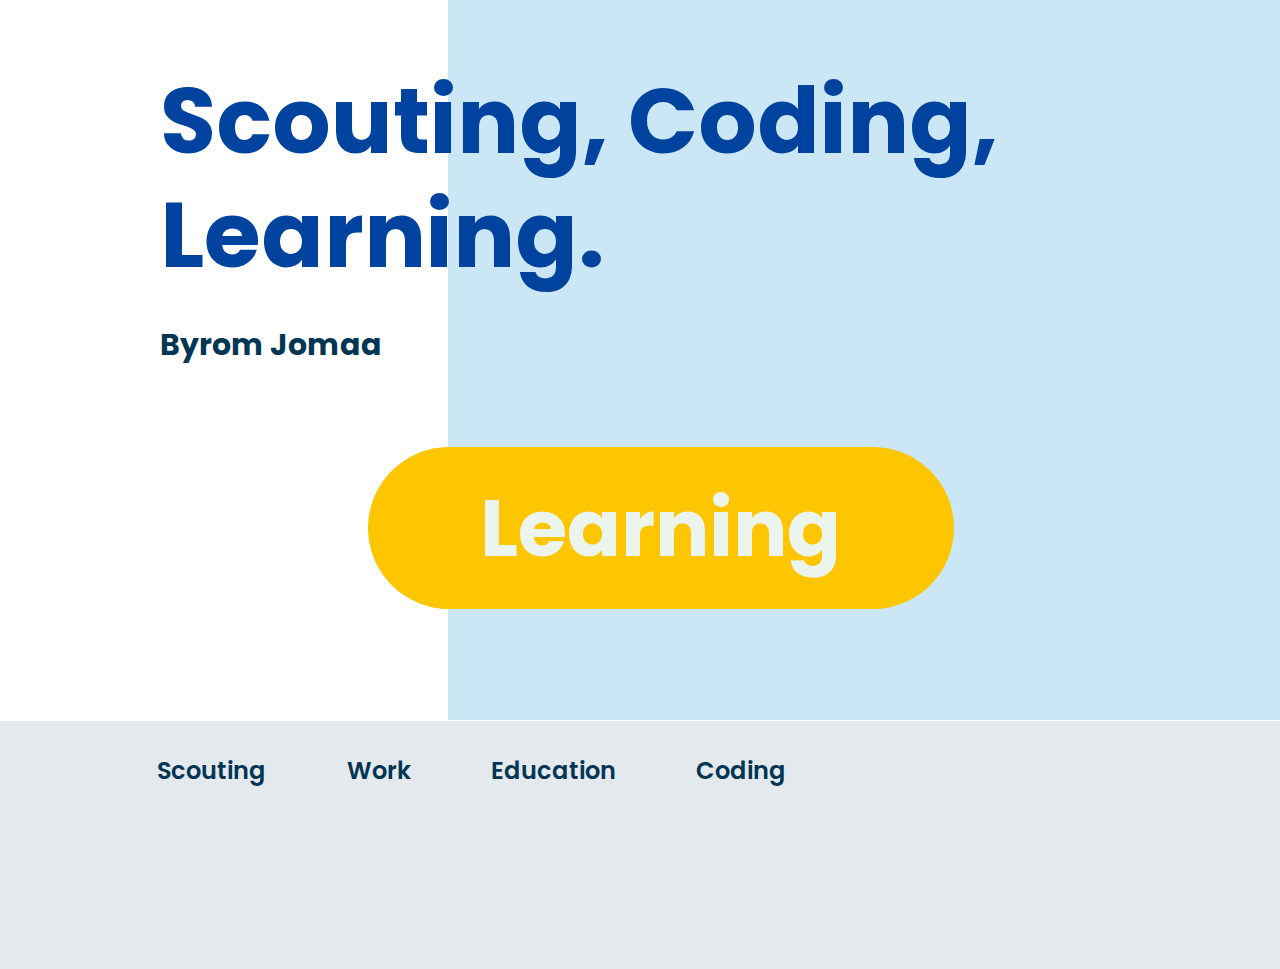
==== commit 561416e4: "Initial Commit of Custom Design" ====
--- a/index.html
+++ b/index.html
@@ -1,209 +1,39 @@
 <!DOCTYPE html>
-<!-- Template by Quackit.com -->
-<!-- Images by various sources under the Creative Commons CC0 license and/or the Creative Commons Zero license. 
-Although you can use them, for a more unique website, replace these images with your own. -->
 <html lang="en">
-
 <head>
-
-    <meta charset="utf-8">
-    <meta http-equiv="X-UA-Compatible" content="IE=edge">
-    <meta name="viewport" content="width=device-width, initial-scale=1">
-    <!-- The above 3 meta tags *must* come first in the head; any other head content must come *after* these tags -->
-
+    <meta charset="UTF-8">
+    <meta name="viewport" content="width=device-width, initial-scale=1.0">
     <title>Byrom Jomaa</title>
-
-    <!-- Bootstrap Core CSS -->
-    <link href="css/bootstrap.min.css" rel="stylesheet">
-
-    <!-- Custom CSS: You can use this stylesheet to override any Bootstrap styles and/or apply your own styles -->
-    <link href="css/custom.css" rel="stylesheet">
-
-    <!-- HTML5 Shim and Respond.js IE8 support of HTML5 elements and media queries -->
-    <!-- WARNING: Respond.js doesn't work if you view the page via file:// -->
-    <!--[if lt IE 9]>
-        <script src="https://oss.maxcdn.com/libs/html5shiv/3.7.0/html5shiv.js"></script>
-        <script src="https://oss.maxcdn.com/libs/respond.js/1.4.2/respond.min.js"></script>
-    <![endif]-->
-
-    <!-- Custom Fonts from Google -->
-    <link href='http://fonts.googleapis.com/css?family=Open+Sans:300italic,400italic,600italic,700italic,800italic,400,300,600,700,800' rel='stylesheet' type='text/css'>
-    
+    <link rel="stylesheet" href="css/css.css">
 </head>
-
 <body>
-
-    <!-- Navigation -->
-    <nav id="siteNav" class="navbar navbar-default navbar-fixed-top" role="navigation">
-        <div class="container">
-            <!-- Logo and responsive toggle -->
-            <div class="navbar-header">
-                <button type="button" class="navbar-toggle" data-toggle="collapse" data-target="#navbar">
-                    <span class="sr-only">Toggle navigation</span>
-                    <span class="icon-bar"></span>
-                    <span class="icon-bar"></span>
-                    <span class="icon-bar"></span>
-                </button>
-                <a class="navbar-brand" href="#">
-                	<span class="glyphicon glyphicon-fire"></span> 
-                	BJ
-                </a>
-            </div>
-            <!-- Navbar links -->
-            <div class="collapse navbar-collapse" id="navbar">
-                <ul class="nav navbar-nav navbar-right">
-                    <li class="active">
-                        <a href="#">Home</a>
-                    </li>
-                    <li>
-                        <a href="#">Products</a>
-                    </li>
-					<li class="dropdown">
-						<a href="#" class="dropdown-toggle" data-toggle="dropdown" role="button" aria-haspopup="true" aria-expanded="false">Services <span class="caret"></span></a>
-						<ul class="dropdown-menu" aria-labelledby="about-us">
-							<li><a href="#">Engage</a></li>
-							<li><a href="#">Pontificate</a></li>
-							<li><a href="#">Synergize</a></li>
-						</ul>
-					</li>
-                    <li>
-                        <a href="contact.html">Contact</a>
-                    </li>
-                </ul>
-                
-            </div><!-- /.navbar-collapse -->
-        </div><!-- /.container -->
-    </nav>
-
-	<!-- Header -->
-    <header>
-        <div class="header-content">
-            <div class="header-content-inner">
-                <h1>Byrom Jomaa</h1>
-                <p>Scout of Nine Years, Student at Vassar College, and Electrical Technician in Industrial Automation.</p>
-                <a href="contact.html" class="btn btn-primary btn-lg">Contact Me</a>
-            </div>
-        </div>
-    </header>
-
-	<!-- Intro Section -->
-    <section class="intro">
-        <div class="container">
-            <div class="row">
-                <div class="col-lg-8 col-lg-offset-2">
-                	<span class="glyphicon glyphicon-apple" style="font-size: 60px"></span>
-                    <h2 class="section-heading">I am...</h2>
-                    <p class="text-light">A scout of nine years and counting. A brother of three younger siblings. A student at Vassar College. An electrical technician. An avid computer programmer. A law and politics enthusiast.</p>
+    <div class="main-columns">
+        <div class="faint-blue-box"></div>
+        
+        <div class="title-subtitle-pill-container">
+            <h1 class="title">Scouting, Coding, Learning.</h1>
+            <h2 class="subtitle">Byrom Jomaa</h2>
+            <div class="pill-container">
+                <div class="pill">
+                    <h1>Learning</h1>
                 </div>
             </div>
         </div>
-    </section>
+    </div>
 
-	<!-- Content 1 -->
-    <section class="content">
-        <div class="container">
-            <div class="row">
-                <div class="col-sm-6">
-                    <img class="img-responsive img-circle center-block" src="images/microphone.jpg" alt="">
-                </div>
-                <div class="col-sm-6">
-                	<h2 class="section-header">My Background</h2>
-                	<p class="lead text-muted">My Home is Vermont, The Green Mountain State.</p>
-                	<a href="https://www.vermont.gov/" class="btn btn-primary btn-lg">What is in Vermont?</a>
-                </div>                
-                
-            </div>
-        </div>
-    </section>
+    
 
-	<!-- Content 2 -->
-     <section class="content content-2">
-        <div class="container">
-            <div class="row">
-                <div class="col-sm-6">
-                	<h2 class="section-header">Superior Quality</h2>
-                	<p class="lead text-light">Holisticly predominate extensible testing procedures for reliable supply chains. Dynamically innovate resource-leveling customer service for state of the art customer service.</p>
-                	<a href="#" class="btn btn-default btn-lg">Test It</a>
-                </div>    
-                <div class="col-sm-6">
-                    <img class="img-responsive img-circle center-block" src="images/iphone.jpg" alt="">
-                </div>            
-                
-            </div>
-        </div>
-    </section>    
-
-    <!-- Promos -->
-	<div class="container-fluid">
-        <div class="row promo">
-        	<a href="#">
-				<div class="col-md-4 promo-item item-1">
-					<h3>
-						Unleash
-					</h3>
-				</div>
-            </a>
-            <a href="#">
-				<div class="col-md-4 promo-item item-2">
-					<h3>
-						Synergize
-					</h3>
-				</div>
-            </a>
-			
-			<a href="#">
-				<div class="col-md-4 promo-item item-3">
-					<h3>
-						Procrastinate
-					</h3>
-				</div>
-            </a>
-        </div>
-    </div><!-- /.container-fluid -->
-
-	<!-- Content 3 -->
-     <section class="content content-3">
-        <div class="container">
-			<h2 class="section-header"><span class="glyphicon glyphicon-pushpin text-primary"></span><br> Sanity Check</h2>
-			<p class="lead text-muted">Holisticly predominate extensible testing procedures for reliable supply chains. Dynamically innovate resource-leveling customer service for state of the art customer service.</p> 
-                    <a href="#" class="btn btn-primary btn-lg">Check Now</a>               
-            </div>
-        </div>
-    </section>
-    
-	<!-- Footer -->
-    <footer class="page-footer">
-    
-    	<!-- Contact Us -->
-        <div class="contact">
-        	<div class="container">
-				<h2 class="section-heading">Contact Us</h2>
-				<p><span class="glyphicon glyphicon-earphone"></span><br> +1 (000) 000-0000</p>
-				<p><span class="glyphicon glyphicon-envelope"></span><br> email@email.com</p>
-        	</div>
-        </div>
-        	
-        <!-- Copyright etc -->
-        <div class="small-print">
-        	<div class="container">
-        		<p>Copyright &copy; Example.com 2015</p>
-        	</div>
-        </div>
-        
-    </footer>
-
-    <!-- jQuery -->
-    <script src="js/jquery-1.11.3.min.js"></script>
-
-    <!-- Bootstrap Core JavaScript -->
-    <script src="js/bootstrap.min.js"></script>
-
-    <!-- Plugin JavaScript -->
-    <script src="js/jquery.easing.min.js"></script>
-    
-    <!-- Custom Javascript -->
-    <script src="js/custom.js"></script>
-
+    <div class="nav-container">
+        <header>
+            <nav>
+                <ul>
+                    <li><a href="#" class="scouting">Scouting</a></li>
+                    <li><a href="#" class="work">Work</a></li>
+                    <li><a href="#" class="education">Education</a></li>
+                    <li><a href="#" class="coding">Coding</a></li>
+                </ul>
+            </nav>
+        </header>
+    </div>
 </body>
-
-</html>
+</html>--- a/css/css.css
+++ b/css/css.css
@@ -0,0 +1,120 @@
+@import url("https://fonts.googleapis.com/css2?family=Poppins:wght@400;500;600;700;800&display=swap");
+body {
+  height: 100vh;
+  margin: 0;
+  font-family: 'Poppins', arial;
+}
+
+ul {
+  list-style-type: none;
+  margin: 0;
+  padding: 0;
+}
+
+a {
+  text-decoration: none;
+}
+
+h1, h2 {
+  margin: 0;
+}
+
+.main-columns {
+  display: -ms-grid;
+  display: grid;
+  -ms-grid-columns: 35% auto;
+      grid-template-columns: 35% auto;
+  position: relative;
+}
+
+.main-columns .faint-blue-box {
+  height: 80vh;
+  background-color: rgba(61, 165, 217, 0.27);
+  -webkit-box-ordinal-group: 3;
+      -ms-flex-order: 2;
+          order: 2;
+  z-index: 1;
+}
+
+.main-columns .title-subtitle-pill-container {
+  margin-top: 4em;
+  margin-left: 10em;
+  width: 70em;
+  -webkit-box-ordinal-group: 2;
+      -ms-flex-order: 1;
+          order: 1;
+  z-index: 2;
+}
+
+.main-columns .title-subtitle-pill-container .title {
+  font-family: Poppins;
+  font-style: normal;
+  font-weight: bold;
+  font-size: 92px;
+  line-height: 114px;
+  color: #00439E;
+}
+
+.main-columns .title-subtitle-pill-container .subtitle {
+  margin-top: 1em;
+  font-family: Poppins;
+  font-style: normal;
+  font-weight: bold;
+  font-size: 30px;
+  line-height: 45px;
+  color: #003554;
+}
+
+.main-columns .title-subtitle-pill-container .pill-container {
+  margin-top: 5em;
+  margin-left: 13em;
+  margin-bottom: 7em;
+  display: -webkit-box;
+  display: -ms-flexbox;
+  display: flex;
+  padding: 2em 7em;
+  width: 362px;
+  background-color: #FEC601;
+  border-radius: 93px;
+}
+
+.main-columns .title-subtitle-pill-container .pill-container h1 {
+  font-family: Poppins;
+  font-style: normal;
+  font-weight: bold;
+  font-size: 80px;
+  line-height: 123.5%;
+  color: #EBF5EE;
+}
+
+.nav-container {
+  display: -webkit-box;
+  display: -ms-flexbox;
+  display: flex;
+  -webkit-box-pack: justify;
+      -ms-flex-pack: justify;
+          justify-content: space-between;
+  padding-top: 2em;
+  padding-right: 2em;
+  padding-bottom: 11.2em;
+  padding-left: 4.8em;
+  background-color: rgba(0, 53, 84, 0.11);
+}
+
+.nav-container a {
+  color: #003554;
+  padding-left: 3.35em;
+}
+
+.nav-container ul {
+  font-family: Poppins;
+  font-style: normal;
+  font-weight: 600;
+  font-size: 24px;
+  line-height: 36px;
+  display: -webkit-box;
+  display: -ms-flexbox;
+  display: flex;
+  color: #003554;
+}
+/*# sourceMappingURL=css.css.map */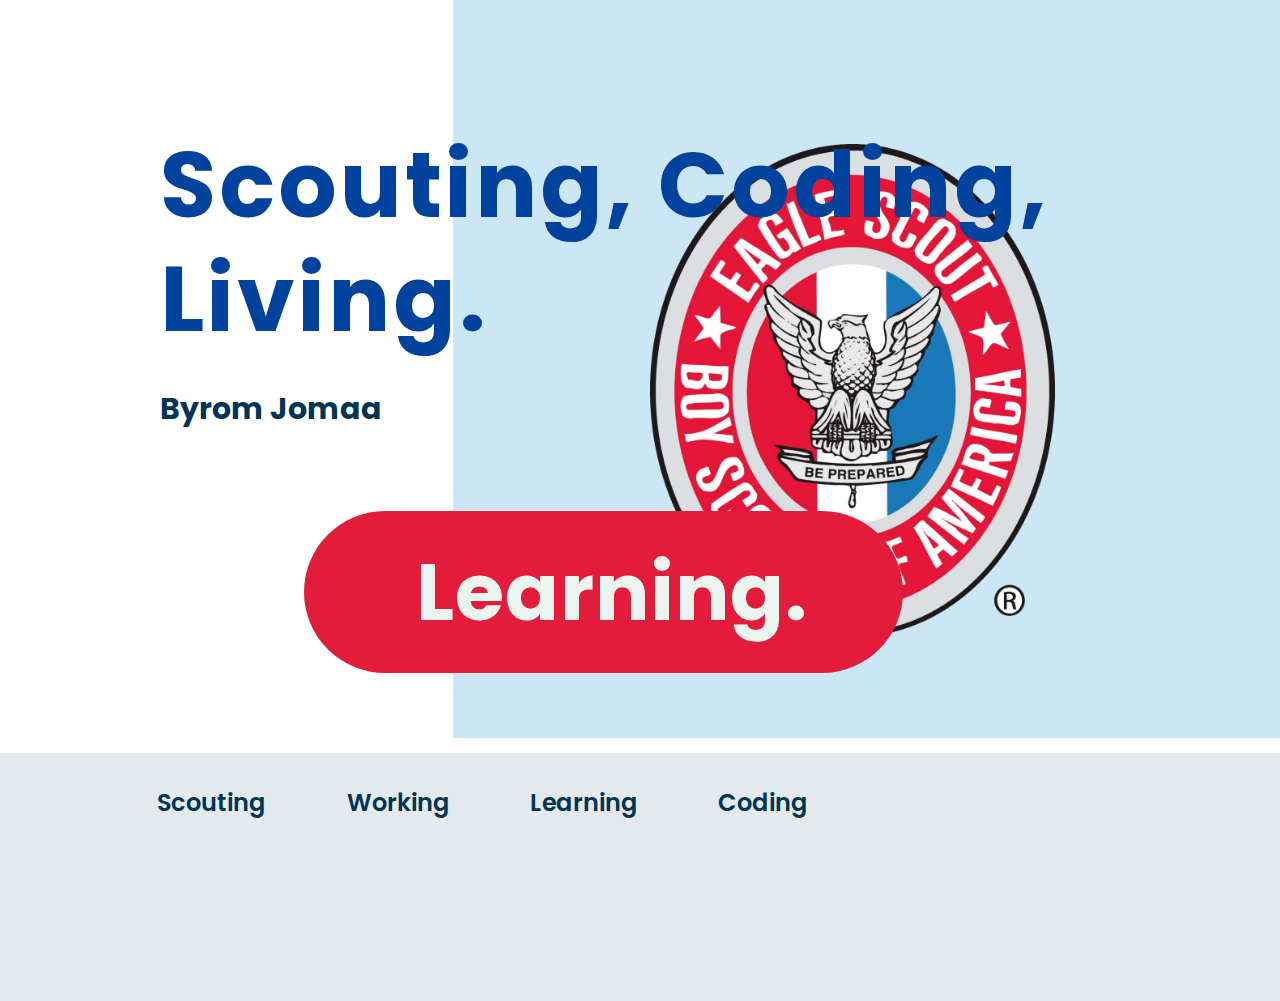
==== commit c3b3a3c0: "Add Eagle Scout Logo & Make Cosmetic Changes" ====
--- a/index.html
+++ b/index.html
@@ -8,14 +8,14 @@
 </head>
 <body>
     <div class="main-columns">
-        <div class="faint-blue-box"></div>
+        <div class="faint-blue-box"><img src="images/EagleScout.png" alt="Eagle Scout Badge"></div>
         
         <div class="title-subtitle-pill-container">
-            <h1 class="title">Scouting, Coding, Learning.</h1>
+            <h1 class="title">Scouting, Coding, Living.</h1>
             <h2 class="subtitle">Byrom Jomaa</h2>
             <div class="pill-container">
                 <div class="pill">
-                    <h1>Learning</h1>
+                    <h1>Learning.</h1>
                 </div>
             </div>
         </div>
@@ -28,8 +28,8 @@
             <nav>
                 <ul>
                     <li><a href="#" class="scouting">Scouting</a></li>
-                    <li><a href="#" class="work">Work</a></li>
-                    <li><a href="#" class="education">Education</a></li>
+                    <li><a href="#" class="working">Working</a></li>
+                    <li><a href="#" class="learning">Learning</a></li>
                     <li><a href="#" class="coding">Coding</a></li>
                 </ul>
             </nav>
--- a/css/css.css
+++ b/css/css.css
@@ -22,13 +22,13 @@
 .main-columns {
   display: -ms-grid;
   display: grid;
-  -ms-grid-columns: 35% auto;
-      grid-template-columns: 35% auto;
+  -ms-grid-columns: 35.4% auto;
+      grid-template-columns: 35.4% auto;
   position: relative;
 }
 
 .main-columns .faint-blue-box {
-  height: 80vh;
+  height: 82vh;
   background-color: rgba(61, 165, 217, 0.27);
   -webkit-box-ordinal-group: 3;
       -ms-flex-order: 2;
@@ -36,8 +36,15 @@
   z-index: 1;
 }
 
+.main-columns .faint-blue-box img {
+  position: absolute;
+  top: 16vh;
+  right: 25vh;
+  width: 45vh;
+}
+
 .main-columns .title-subtitle-pill-container {
-  margin-top: 4em;
+  margin-top: 8em;
   margin-left: 10em;
   width: 70em;
   -webkit-box-ordinal-group: 2;
@@ -52,6 +59,7 @@
   font-weight: bold;
   font-size: 92px;
   line-height: 114px;
+  letter-spacing: 0.05ch;
   color: #00439E;
 }
 
@@ -67,14 +75,14 @@
 
 .main-columns .title-subtitle-pill-container .pill-container {
   margin-top: 5em;
-  margin-left: 13em;
-  margin-bottom: 7em;
+  margin-left: 9em;
+  margin-bottom: 5em;
   display: -webkit-box;
   display: -ms-flexbox;
   display: flex;
   padding: 2em 7em;
-  width: 362px;
-  background-color: #FEC601;
+  width: 375px;
+  background-color: #E41C3B;
   border-radius: 93px;
 }
 
@@ -84,6 +92,7 @@
   font-weight: bold;
   font-size: 80px;
   line-height: 123.5%;
+  letter-spacing: 0.02ch;
   color: #EBF5EE;
 }
 
